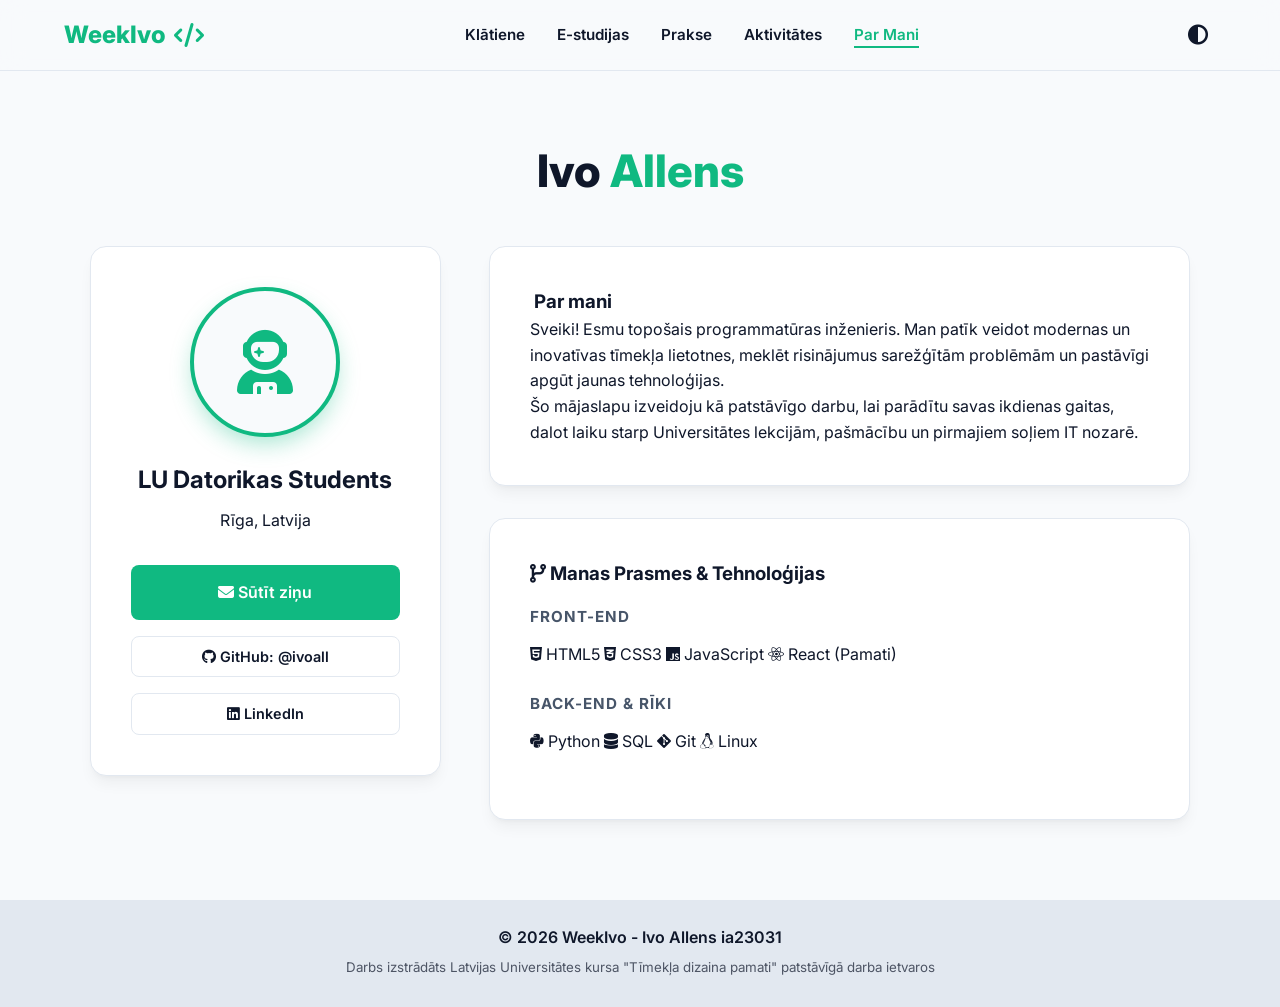
==== par_mani.html @ 1941a866 "initizalize" ====
<!DOCTYPE html>
<html lang="lv">
<head>
    <meta charset="UTF-8">
    <meta name="viewport" content="width=device-width, initial-scale=1.0">
    <title>WeekIvo - Par Mani</title>
    <!-- Google Fonts -->
    <link rel="preconnect" href="https://fonts.googleapis.com">
    <link rel="preconnect" href="https://fonts.gstatic.com" crossorigin>
    <link href="https://fonts.googleapis.com/css2?family=Inter:wght@400;500;600;700;800&display=swap" rel="stylesheet">
    <!-- Font Awesome Ikonas -->
    <link rel="stylesheet" href="https://cdnjs.cloudflare.com/ajax/libs/font-awesome/6.4.0/css/all.min.css">
    <!-- Pielāgoti Stili -->
    <link rel="stylesheet" href="styles.css">
</head>
<body>

    <!-- Lasīšanas Progresa Josla -->
    <div id="scroll-progress"></div>

    <!-- Galvene (Header) & Navigācija -->
    <header>
        <a href="index.html" class="logo">WeekIvo <i class="fa-solid fa-code"></i></a>
        
        <nav class="nav-menu">
            <ul>
                <li><a href="index.html#klatiene">Klātiene</a></li>
                <li><a href="index.html#attalinati">E-studijas</a></li>
                <li><a href="index.html#prakse">Prakse</a></li>
                <li><a href="index.html#arpusstudiju">Aktivitātes</a></li>
                <li><a href="par_mani.html" class="active-nav">Par Mani</a></li>
            </ul>
        </nav>

        <div class="header-actions">
            <button id="theme-toggle" class="theme-switch" aria-label="Pārslēgt tumšo/gaišo režīmu">
                <i class="fa-solid fa-circle-half-stroke"></i>
            </button>
            <button class="mobile-menu-btn" aria-label="Atvērt izvēlni">
                <i class="fa-solid fa-bars"></i>
            </button>
        </div>
    </header>

    <!-- Par Mani saturs -->
    <section class="about-page-section">
        <div class="container">
            <h1 class="section-title text-center">Ivo <span class="highlight">Allens</span></h1>
            
            <div class="about-grid">
                <!-- Kreisā puse: Bilde un pamatinfo -->
                <div class="about-sidebar card reveal">
                    <div class="profile-avatar-large">
                        <i class="fa-solid fa-user-astronaut"></i>
                    </div>
                    <h2>LU Datorikas Students</h2>
                    <p class="text-muted text-center" style="margin-bottom: 2rem;">Rīga, Latvija</p>
                    
                    <div class="contact-links-vertical">
                        <a href="#" class="btn btn-primary"><i class="fa-solid fa-envelope"></i> Sūtīt ziņu</a>
                        <a href="#" class="btn btn-outline"><i class="fa-brands fa-github"></i> GitHub: @ivoall</a>
                        <a href="#" class="btn btn-outline"><i class="fa-brands fa-linkedin"></i> LinkedIn</a>
                    </div>
                </div>

                <!-- Labā puse: Apraksts un prasmes -->
                <div class="about-content">
                    <div class="card reveal mb-4">
                        <h3><i class="fa-solid fa-hand-wave"></i> Par mani</h3>
                        <p>Sveiki! Esmu topošais programmatūras inženieris. Man patīk veidot modernas un inovatīvas tīmekļa lietotnes, meklēt risinājumus sarežģītām problēmām un pastāvīgi apgūt jaunas tehnoloģijas.</p>
                        <p>Šo mājaslapu izveidoju kā patstāvīgo darbu, lai parādītu savas ikdienas gaitas, dalot laiku starp Universitātes lekcijām, pašmācību un pirmajiem soļiem IT nozarē.</p>
                    </div>

                    <div class="card reveal">
                        <h3><i class="fa-solid fa-code-branch"></i> Manas Prasmes & Tehnoloģijas</h3>
                        <div class="skills-showcase mt-2">
                             <div class="skill-category">
                                 <h4>Front-End</h4>
                                 <div class="skills-tags left-align">
                                     <span class="tag"><i class="fa-brands fa-html5"></i> HTML5</span>
                                     <span class="tag"><i class="fa-brands fa-css3-alt"></i> CSS3</span>
                                     <span class="tag"><i class="fa-brands fa-js"></i> JavaScript</span>
                                     <span class="tag"><i class="fa-brands fa-react"></i> React (Pamati)</span>
                                 </div>
                             </div>
                             <div class="skill-category mt-3">
                                 <h4>Back-End & Rīki</h4>
                                 <div class="skills-tags left-align">
                                     <span class="tag"><i class="fa-brands fa-python"></i> Python</span>
                                     <span class="tag"><i class="fa-solid fa-database"></i> SQL</span>
                                     <span class="tag"><i class="fa-brands fa-git-alt"></i> Git</span>
                                     <span class="tag"><i class="fa-brands fa-linux"></i> Linux</span>
                                 </div>
                             </div>
                        </div>
                    </div>
                </div>
            </div>
        </div>
    </section>

    <!-- Footer -->
    <footer>
        <div class="container">
            <p>&copy; 2026 WeekIvo - Ivo Allens ia23031</p>
            <p><small>Darbs izstrādāts Latvijas Universitātes kursa "Tīmekļa dizaina pamati" patstāvīgā darba ietvaros</small></p>
        </div>
    </footer>

    <script src="script.js"></script>
</body>
</html>
---- styles.css ----
* {
    margin: 0;
    padding: 0;
    box-sizing: border-box;
    font-family: 'Inter', system-ui, -apple-system, sans-serif;
}

:root {
    /* Gaišais režīms (Noklusējums) */
    --bg-color: #F8FAFC;
    --text-color: #0F172A;
    --text-muted: #475569;
    --card-bg: #FFFFFF;
    --accent-color: #10B981;
    --accent-hover: #059669;
    --header-bg: rgba(248, 250, 252, 0.85);
    --border-color: #E2E8F0;
    --footer-bg: #E2E8F0;
    /* Kontrastējošs kājenes fons */
}

[data-theme="dark"] {
    /* Tumšais režīms */
    --bg-color: #0F172A;
    --text-color: #F8FAFC;
    --text-muted: #94A3B8;
    --card-bg: #1E293B;
    --accent-color: #34D399;
    --accent-hover: #10B981;
    --header-bg: rgba(15, 23, 42, 0.85);
    --border-color: #334155;
    --footer-bg: #020617;
    /* Ļoti izteikts tumšs fons kājenei */
}

body {
    background-color: var(--bg-color);
    color: var(--text-color);
    line-height: 1.6;
    transition: background-color 0.3s ease, color 0.3s ease;
    overflow-x: hidden;
}

/* Lasīšanas Progresa Josla */
#scroll-progress {
    position: fixed;
    top: 0;
    left: 0;
    width: 0%;
    height: 4px;
    background-color: var(--accent-color);
    z-index: 2000;
}

/* Navigācija & Galvene */
header {
    position: fixed;
    top: 0;
    width: 100%;
    padding: 1rem 5%;
    display: flex;
    justify-content: space-between;
    align-items: center;
    background-color: var(--header-bg);
    backdrop-filter: blur(12px);
    -webkit-backdrop-filter: blur(12px);
    z-index: 1000;
    border-bottom: 1px solid var(--border-color);
    transition: background-color 0.3s ease, border-color 0.3s ease;
}

.logo {
    font-size: 1.5rem;
    font-weight: 800;
    color: var(--accent-color);
    text-decoration: none;
    display: flex;
    align-items: center;
    gap: 0.5rem;
}

nav ul {
    list-style: none;
    display: flex;
    gap: 2rem;
}

nav a {
    text-decoration: none;
    color: var(--text-color);
    font-weight: 600;
    font-size: 0.95rem;
    transition: color 0.3s ease;
    position: relative;
}

nav a::after {
    content: '';
    position: absolute;
    width: 0;
    height: 2px;
    bottom: -4px;
    left: 0;
    background-color: var(--accent-color);
    transition: width 0.3s ease;
}

nav a:hover {
    color: var(--accent-color);
}

nav a:hover::after {
    width: 100%;
}

.header-actions {
    display: flex;
    align-items: center;
    gap: 1rem;
}

/* Mobile Hamburger Menu */
.mobile-menu-btn {
    display: none;
    background: none;
    border: none;
    color: var(--text-color);
    font-size: 1.5rem;
    cursor: pointer;
    transition: color 0.3s ease;
}

.mobile-menu-btn:hover {
    color: var(--accent-color);
}

/* Dark Mode Slēdzis */
.theme-switch {
    background: none;
    border: none;
    cursor: pointer;
    font-size: 1.25rem;
    color: var(--text-color);
    display: flex;
    align-items: center;
    justify-content: center;
    padding: 0.5rem;
    border-radius: 50%;
    transition: background-color 0.3s ease, color 0.3s ease, transform 0.2s;
}

.theme-switch:hover {
    background-color: var(--border-color);
    color: var(--accent-color);
    transform: rotate(15deg);
}

/* Pamata izkārtojums sadaļām */
section {
    min-height: 100vh;
    padding: 7rem 5% 4rem;
    /* Atstarpe augšā lai header neaizsegtu saturu */
    display: flex;
    justify-content: center;
    align-items: center;
}

.container {
    max-width: 1100px;
    margin: 0 auto;
    width: 100%;
}

.section-title {
    font-size: 2.8rem;
    font-weight: 800;
    margin-bottom: 3rem;
    color: var(--text-color);
    line-height: 1.2;
}

.section-title.text-right {
    text-align: right;
}

.section-title .highlight {
    color: var(--accent-color);
}

.text-center {
    text-align: center;
}

/* Kartītes stils */
.card {
    background-color: var(--card-bg);
    border: 1px solid var(--border-color);
    border-radius: 16px;
    padding: 2.5rem;
    box-shadow: 0 10px 15px -3px rgba(0, 0, 0, 0.05), 0 4px 6px -4px rgba(0, 0, 0, 0.05);
    transition: transform 0.3s ease, background-color 0.3s ease, border-color 0.3s ease, box-shadow 0.3s;
}

.card:hover {
    transform: translateY(-8px);
    box-shadow: 0 20px 25px -5px rgba(0, 0, 0, 0.1), 0 8px 10px -6px rgba(0, 0, 0, 0.05);
}

.card.no-tilt-hover:hover {
    transform: none;
    /* Izslēdz noklusēto hover un ļauj JS kontrolēt JS Tilt */
}

[data-theme="dark"] .card {
    box-shadow: 0 10px 15px -3px rgba(0, 0, 0, 0.3);
}

/* Pogas */
.btn {
    display: inline-block;
    padding: 0.8rem 1.8rem;
    text-decoration: none;
    border-radius: 8px;
    font-weight: 600;
    font-size: 1rem;
    transition: all 0.2s ease;
    cursor: pointer;
    border: 2px solid transparent;
    /* Nodrošina 1:1 izmērus ar pogām, kurām ir outline */
}

.btn-primary {
    background-color: var(--accent-color);
    color: #fff;
}

.btn-primary:hover {
    background-color: var(--accent-hover);
    transform: translateY(-2px);
    box-shadow: 0 4px 12px rgba(16, 185, 129, 0.3);
}

[data-theme="dark"] .btn-primary {
    color: #0F172A;
    /* Lai teksts būtu lasāms pret spilgti zaļo */
}

.btn-secondary {
    background-color: transparent;
    color: var(--text-color);
    border: 2px solid var(--border-color);
}

.btn-secondary:hover {
    border-color: var(--accent-color);
    color: var(--accent-color);
}

.btn-outline {
    background-color: transparent;
    border: 1px solid var(--border-color);
    color: var(--text-color);
    padding: 0.5rem 1rem;
    font-size: 0.9rem;
}

.btn-outline:hover {
    border-color: var(--accent-color);
    color: var(--accent-color);
}

/* WCAG Piekļūstamība Outline un Secondary pogām tumšajā režīmā - vienmēr izgaismotas */
[data-theme="dark"] .btn-secondary,
[data-theme="dark"] .btn-outline {
    border-color: #F8FAFC;
    color: #F8FAFC;
    font-weight: 700;
}

[data-theme="dark"] .btn-secondary:hover,
[data-theme="dark"] .btn-outline:hover {
    border-color: var(--accent-color);
    color: var(--accent-color);
}

/* 1. Hero / Sākums - V2 Uzlabots */
.hero-section {
    position: relative;
    padding-top: 10rem;
    align-items: center;
    /* Centrē saturu vertikāli uz fona */
    background-image: url('hero_bg.png');
    /* Ģenerētais fons */
    background-size: cover;
    background-position: center;
    background-attachment: fixed;
    /* Parallax efekts */
}

/* Tumšs pārklājums hero sekcijai lai teksts izceļas abos režīmos */
.hero-section::before {
    content: '';
    position: absolute;
    top: 0;
    left: 0;
    right: 0;
    bottom: 0;
    background: linear-gradient(135deg, rgba(15, 23, 42, 0.9) 0%, rgba(15, 23, 42, 0.6) 100%);
    z-index: 1;
}

[data-theme="dark"] .hero-section::before {
    background: linear-gradient(135deg, rgba(15, 23, 42, 0.95) 0%, rgba(15, 23, 42, 0.8) 100%);
}

.hero-content {
    position: relative;
    z-index: 2;
    /* Virs pārklājuma */
    text-align: center;
    /* Centrēt the hero text */
    display: flex;
    flex-direction: column;
    align-items: center;
}

.hero-text-area h1 {
    font-size: 4.5rem;
    font-weight: 800;
    line-height: 1.1;
    margin-bottom: 1.5rem;
    color: #F8FAFC;
    /* Vienmēr gaišs teksts uz tumšā hero fona */
    text-shadow: 0 4px 10px rgba(0, 0, 0, 0.5);
}

.hero-text-area h1 .highlight {
    color: var(--accent-color);
}

.hero-text-area p {
    font-size: 1.25rem;
    color: #cbd5e1;
    /* Gaiši pelēks uz tumšā fona */
    max-width: 650px;
    margin: 0 auto 2.5rem auto;
    /* Centrē P elementu */
}

.hero-buttons {
    display: flex;
    gap: 1.5rem;
    justify-content: center;
    margin-top: 1rem;
}

/* Specifiski stingri WCAG stili sekundārajai pogai tieši Hero sekcijā (Tumšs fons abos režīmos) */
.hero-section .btn-secondary {
    border: 2px solid #FFFFFF !important;
    color: #FFFFFF !important;
    background-color: rgba(255, 255, 255, 0.15) !important;
    font-weight: 600 !important;
    /* Salīdzinoši ar primary fogu, vienāds biezums */
    text-shadow: 0 2px 4px rgba(0, 0, 0, 0.9);
}

.hero-section .btn-secondary:hover {
    background-color: #FFFFFF !important;
    color: #0F172A !important;
    box-shadow: 0 0 20px rgba(255, 255, 255, 0.5) !important;
    text-shadow: none;
}

/* Sākuma Canvas Kurora Efekts */
#hero-canvas {
    position: absolute;
    top: 0;
    left: 0;
    width: 100%;
    height: 100%;
    z-index: 2;
    /* Zem teksta (z-index 3), virs background overlay (z-index 1) */
    pointer-events: none;
    /* Ļauj klikšķināt cauri kanvam uz teksta/pogām */
}

.hero-content {
    z-index: 3;
    /* Pārrakstām virs canvas un overlay */
}

/* ZIG-ZAG satura izkārtojums */
.content-wrapper {
    display: grid;
    grid-template-columns: 1fr 1fr;
    gap: 4rem;
    align-items: center;
}

.text-block h3 {
    font-size: 1.5rem;
    margin-bottom: 1rem;
    color: var(--accent-color);
}

.text-block p {
    color: var(--text-muted);
    margin-bottom: 1.5rem;
}

.text-block ul {
    list-style: none;
}

.text-block li {
    margin-bottom: 0.8rem;
    display: flex;
    align-items: flex-start;
    gap: 1rem;
}

.text-block li i {
    color: var(--accent-color);
    margin-top: 0.3rem;
    font-size: 1.2rem;
}

/* 5. Ārpusstudiju Aktivitātes (GRID Izkārtojums - 3 Kolonas) */
.activities-grid {
    display: grid;
    grid-template-columns: repeat(3, 1fr);
    gap: 2rem;
}

.activities-grid .card {
    display: flex;
    flex-direction: column;
    align-items: center;
    padding: 3rem 2rem;
}

.grid-icon {
    width: 80px;
    height: 80px;
    background-color: var(--bg-color);
    border-radius: 50%;
    display: flex;
    align-items: center;
    justify-content: center;
    margin-bottom: 1.5rem;
    font-size: 2.5rem;
    color: var(--accent-color);
    border: 3px solid var(--accent-color);
    transition: transform 0.4s ease, box-shadow 0.4s ease;
}

.activities-grid .card:hover .grid-icon {
    transform: translateY(-5px) scale(1.1);
    box-shadow: 0 10px 20px -5px rgba(16, 185, 129, 0.4);
}

.activities-grid h3 {
    margin-bottom: 1rem;
    font-size: 1.35rem;
}

/* Attēlu / vizuāļu ietvari */
.visual-placeholder {
    width: 100%;
    aspect-ratio: 4/3;
    border-radius: 16px;
    overflow: hidden;
    /* Lai attēls neiziet ārpus rāmja (border-radius) */
    box-shadow: 0 10px 25px -5px rgba(0, 0, 0, 0.1), 0 8px 10px -6px rgba(0, 0, 0, 0.1);
}

[data-theme="dark"] .visual-placeholder {
    box-shadow: 0 10px 25px -5px rgba(0, 0, 0, 0.4);
}

.section-image {
    width: 100%;
    height: 100%;
    object-fit: cover;
    transition: transform 0.5s ease;
}

/* Hover Zoom efekts visiem ģenerētajiem attēliem */
.visual-placeholder:hover .section-image {
    transform: scale(1.05);
}

/* Par Mani Lapa (par_mani.html) */
.about-page-section {
    padding-top: 8rem;
}

.about-grid {
    display: grid;
    grid-template-columns: 1fr 2fr;
    gap: 3rem;
    align-items: start;
}

.profile-avatar-large {
    width: 150px;
    height: 150px;
    background-color: var(--bg-color);
    border-radius: 50%;
    display: flex;
    align-items: center;
    justify-content: center;
    margin: 0 auto 1.5rem;
    font-size: 4rem;
    color: var(--accent-color);
    border: 4px solid var(--accent-color);
    box-shadow: 0 10px 25px -5px rgba(16, 185, 129, 0.4);
}

.about-sidebar h2 {
    text-align: center;
    font-size: 1.5rem;
    color: var(--text-color);
    margin-bottom: 0.5rem;
}

.contact-links-vertical {
    display: flex;
    flex-direction: column;
    gap: 1rem;
    width: 100%;
}

.contact-links-vertical .btn {
    width: 100%;
    text-align: center;
}

.skills-showcase .skill-category {
    margin-bottom: 1.5rem;
}

.skill-category h4 {
    margin-bottom: 0.8rem;
    color: var(--text-muted);
    font-size: 0.95rem;
    text-transform: uppercase;
    letter-spacing: 1px;
}

.skills-tags.left-align {
    justify-content: flex-start;
}

nav a.active-nav {
    color: var(--accent-color);
}

nav a.active-nav::after {
    width: 100%;
}

.mt-2 {
    margin-top: 1rem;
}

.mt-3 {
    margin-top: 1.5rem;
}

.mb-4 {
    margin-bottom: 2rem;
}

/* -------------------------------
   SCROLL REVEAL ANIMĀCIJAS
--------------------------------*/
.reveal {
    opacity: 0;
    transform: translateY(40px);
    transition: all 0.8s cubic-bezier(0.5, 0, 0, 1);
}

.reveal.active {
    opacity: 1;
    transform: translateY(0);
}


/* Footer */
footer {
    text-align: center;
    padding: 1.5rem 0;
    border-top: 1px solid var(--border-color);
    color: var(--text-color);
    background-color: var(--footer-bg);
}

footer p {
    font-weight: 600;
    margin-bottom: 0.2rem;
}

footer small {
    opacity: 0.7;
    font-weight: 400;
}

/* Responsīvība (Mobile & Tablet) */
@media (max-width: 1024px) {
    .activities-grid {
        grid-template-columns: repeat(2, 1fr);
    }
}

@media (max-width: 900px) {

    .content-wrapper,
    .about-grid {
        grid-template-columns: 1fr;
        gap: 3rem;
    }

    .zig-zag.reverse .content-wrapper,
    .zig-zag .content-wrapper {
        display: flex;
        flex-direction: column-reverse;
    }

    .section-title.text-right {
        text-align: left;
    }
}

@media (max-width: 768px) {
    .activities-grid {
        grid-template-columns: 1fr;
        /* Mobilajā 1 kolonna */
    }

    .mobile-menu-btn {
        display: block;
        /* Rāda hamburger ikonu */
    }

    .nav-menu {
        position: absolute;
        top: 100%;
        left: 0;
        width: 100%;
        background-color: var(--header-bg);
        border-bottom: 1px solid var(--border-color);
        padding: 1.5rem 0;
        clip-path: polygon(0 0, 100% 0, 100% 0, 0 0);
        /* Aizvērts ar animāciju */
        transition: clip-path 0.4s ease;
    }

    .nav-menu.active {
        clip-path: polygon(0 0, 100% 0, 100% 100%, 0 100%);
        /* Atvērts */
    }

    nav ul {
        flex-direction: column;
        align-items: center;
        gap: 1.2rem;
    }

    .hero-text-area h1 {
        font-size: 2.8rem;
    }

    .section-title {
        font-size: 2.2rem;
    }
}

/* 7. Mini Spēle "Bug Catcher" */
.mini-game-container {
    margin-top: 4rem;
    padding: 2.5rem;
}

.mini-game-header {
    margin-bottom: 2rem;
}

/* 8. Dinamiskais Nedēļas Grafiks */
.timetable-container {
    margin-top: 5rem;
    background-color: var(--card-bg);
    border-radius: 12px;
    padding: 2.5rem;
    box-shadow: 0 15px 30px -5px rgba(0, 0, 0, 0.1);
    transition: background-color 0.3s ease;
}
.timetable-header {
    text-align: center;
    margin-bottom: 2rem;
}
.timetable-header h3 {
    font-size: 2rem;
    color: var(--text-color);
    margin-bottom: 1rem;
}
.day-filters {
    display: flex;
    justify-content: center;
    flex-wrap: wrap;
    gap: 0.8rem;
}
.day-btn {
    background-color: transparent;
    border: 2px solid var(--border-color);
    color: var(--text-color);
    padding: 0.6rem 1.4rem;
    border-radius: 30px;
    cursor: pointer;
    font-weight: 600;
    transition: all 0.3s ease;
}
.day-btn:hover, .day-btn.active {
    background-color: var(--accent-color);
    color: #0F172A !important;
    border-color: var(--accent-color);
}
.timetable-content {
    min-height: 250px;
    transition: opacity 0.3s ease;
}
.schedule-item {
    display: flex;
    flex-direction: column;
    padding: 1.2rem;
    border-left: 5px solid var(--accent-color);
    background-color: var(--bg-color);
    margin-bottom: 1rem;
    border-radius: 0 8px 8px 0;
    animation: slideInTimetable 0.4s ease-out forwards;
    opacity: 0;
}
@media (min-width: 768px) {
    .schedule-item {
        flex-direction: row;
        align-items: center;
        justify-content: space-between;
    }
}
.schedule-time {
    font-weight: 800;
    color: var(--accent-color);
    min-width: 140px;
    font-size: 1.1rem;
    margin-bottom: 0.5rem;
}
@media (min-width: 768px) { .schedule-time { margin-bottom: 0; } }

.schedule-details {
    flex-grow: 1;
}
.schedule-details h4 {
    margin: 0;
    font-size: 1.25rem;
    color: var(--text-color);
}
.schedule-meta {
    font-size: 0.95rem;
    color: var(--text-muted);
    margin-top: 0.3rem;
}
.schedule-location {
    font-weight: 700;
    color: var(--accent-color);
    background-color: rgba(16, 185, 129, 0.1);
    padding: 0.3rem 0.8rem;
    border-radius: 6px;
    font-size: 0.9rem;
    margin-top: 0.5rem;
    display: inline-block;
}
@media (min-width: 768px) { .schedule-location { margin-top: 0; text-align: right; } }

@keyframes slideInTimetable {
    from { opacity: 0; transform: translateX(-20px); }
    to { opacity: 1; transform: translateX(0); }
}

.mini-game-header h3 {
    font-size: 1.8rem;
    color: var(--text-color);
    margin-bottom: 0.5rem;
}

.mini-game-board {
    position: relative;
    width: 100%;
    height: 350px;
    background-color: #020617;
    /* Vienmēr izskatās kā tumšs koda terminālis */
    border-radius: 12px;
    overflow: hidden;
    cursor: crosshair;
    box-shadow: inset 0 0 25px rgba(0, 0, 0, 0.8);
}

.game-overlay {
    position: absolute;
    top: 0;
    left: 0;
    right: 0;
    bottom: 0;
    background-color: rgba(15, 23, 42, 0.85);
    /* Caurspīdīgi tumšs */
    display: flex;
    flex-direction: column;
    justify-content: center;
    align-items: center;
    z-index: 10;
}

.score-display {
    position: absolute;
    top: 1rem;
    left: 1.5rem;
    color: #34D399;
    /* Zaļš indikators terminālī */
    font-family: 'Courier New', Courier, monospace;
    font-size: 1.4rem;
    font-weight: bold;
    z-index: 5;
}

.bug-icon {
    position: absolute;
    color: #EF4444;
    /* Sarkana Error kļūda */
    font-size: 2.5rem;
    cursor: crosshair;
    transition: transform 0.1s;
    user-select: none;
    animation: spawnPop 0.3s ease-out;
}

.bug-icon:active {
    transform: scale(0.7);
}

@keyframes spawnPop {
    0% {
        transform: scale(0);
        opacity: 0;
    }

    80% {
        transform: scale(1.2);
        opacity: 1;
    }

    100% {
        transform: scale(1);
        opacity: 1;
    }
}
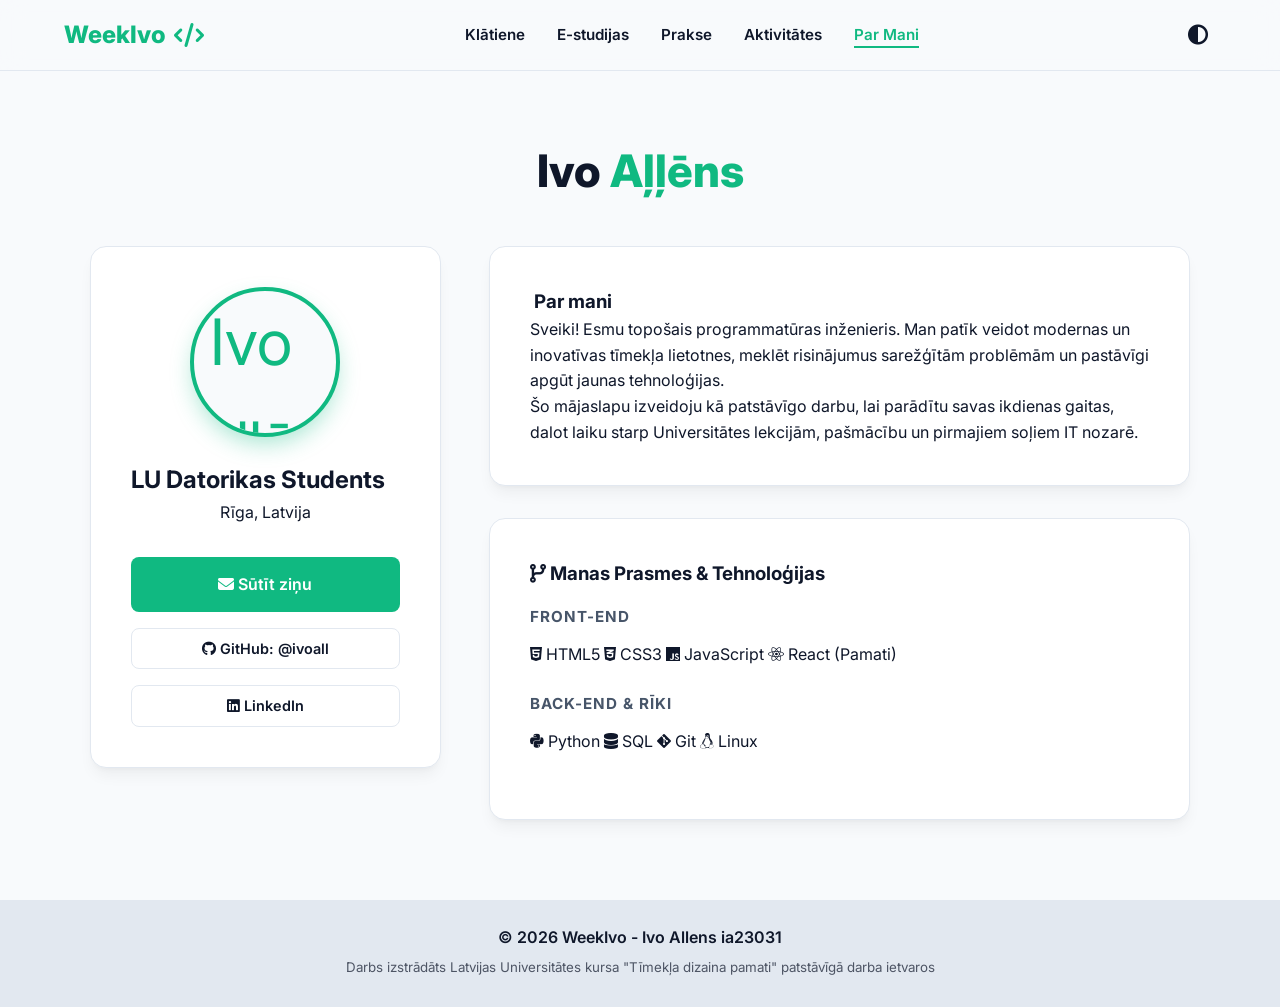
==== commit c743d647: "Bilžu izmaiņas" ====
--- a/par_mani.html
+++ b/par_mani.html
@@ -45,13 +45,13 @@
     <!-- Par Mani saturs -->
     <section class="about-page-section">
         <div class="container">
-            <h1 class="section-title text-center">Ivo <span class="highlight">Allens</span></h1>
+            <h1 class="section-title text-center">Ivo <span class="highlight">Aļļēns</span></h1>
             
             <div class="about-grid">
                 <!-- Kreisā puse: Bilde un pamatinfo -->
-                <div class="about-sidebar card reveal">
+                <div class="profile-sidebar card reveal">
                     <div class="profile-avatar-large">
-                        <i class="fa-solid fa-user-astronaut"></i>
+                        <img src="assets/ivo1.jpg" alt="Ivo Aļļēns profilattēls" class="profile-image">
                     </div>
                     <h2>LU Datorikas Students</h2>
                     <p class="text-muted text-center" style="margin-bottom: 2rem;">Rīga, Latvija</p>
--- a/styles.css
+++ b/styles.css
@@ -283,34 +283,42 @@
     color: var(--accent-color);
 }
 
-/* 1. Hero / Sākums - V2 Uzlabots */
+/* 1. Hero / Sākums - V2 Uzlabots (Ar peldošām ikonām) */
 .hero-section {
     position: relative;
     padding-top: 10rem;
     align-items: center;
-    /* Centrē saturu vertikāli uz fona */
-    background-image: url('hero_bg.png');
-    /* Ģenerētais fons */
-    background-size: cover;
-    background-position: center;
-    background-attachment: fixed;
-    /* Parallax efekts */
-}
-
-/* Tumšs pārklājums hero sekcijai lai teksts izceļas abos režīmos */
-.hero-section::before {
-    content: '';
+    background: linear-gradient(135deg, #0f172a 0%, #1e293b 100%);
+    overflow: hidden;
+}
+
+[data-theme="dark"] .hero-section {
+    background: linear-gradient(135deg, #020617 0%, #0f172a 100%);
+}
+
+.floating-icons {
     position: absolute;
     top: 0;
     left: 0;
-    right: 0;
-    bottom: 0;
-    background: linear-gradient(135deg, rgba(15, 23, 42, 0.9) 0%, rgba(15, 23, 42, 0.6) 100%);
+    width: 100%;
+    height: 100%;
     z-index: 1;
-}
-
-[data-theme="dark"] .hero-section::before {
-    background: linear-gradient(135deg, rgba(15, 23, 42, 0.95) 0%, rgba(15, 23, 42, 0.8) 100%);
+    pointer-events: none;
+    overflow: hidden;
+}
+
+.float-icon {
+    position: absolute;
+    color: var(--accent-color);
+    opacity: 0.15;
+    animation: floatIcon 15s infinite linear;
+}
+
+@keyframes floatIcon {
+    0% { transform: translateY(110vh) rotate(0deg); opacity: 0; }
+    10% { opacity: 0.15; }
+    90% { opacity: 0.15; }
+    100% { transform: translateY(-20vh) rotate(360deg); opacity: 0; }
 }
 
 .hero-content {
@@ -515,6 +523,13 @@
     color: var(--accent-color);
     border: 4px solid var(--accent-color);
     box-shadow: 0 10px 25px -5px rgba(16, 185, 129, 0.4);
+}
+
+.profile-image {
+    width: 100%;
+    height: 100%;
+    object-fit: cover;
+    border-radius: 50%;
 }
 
 .about-sidebar h2 {
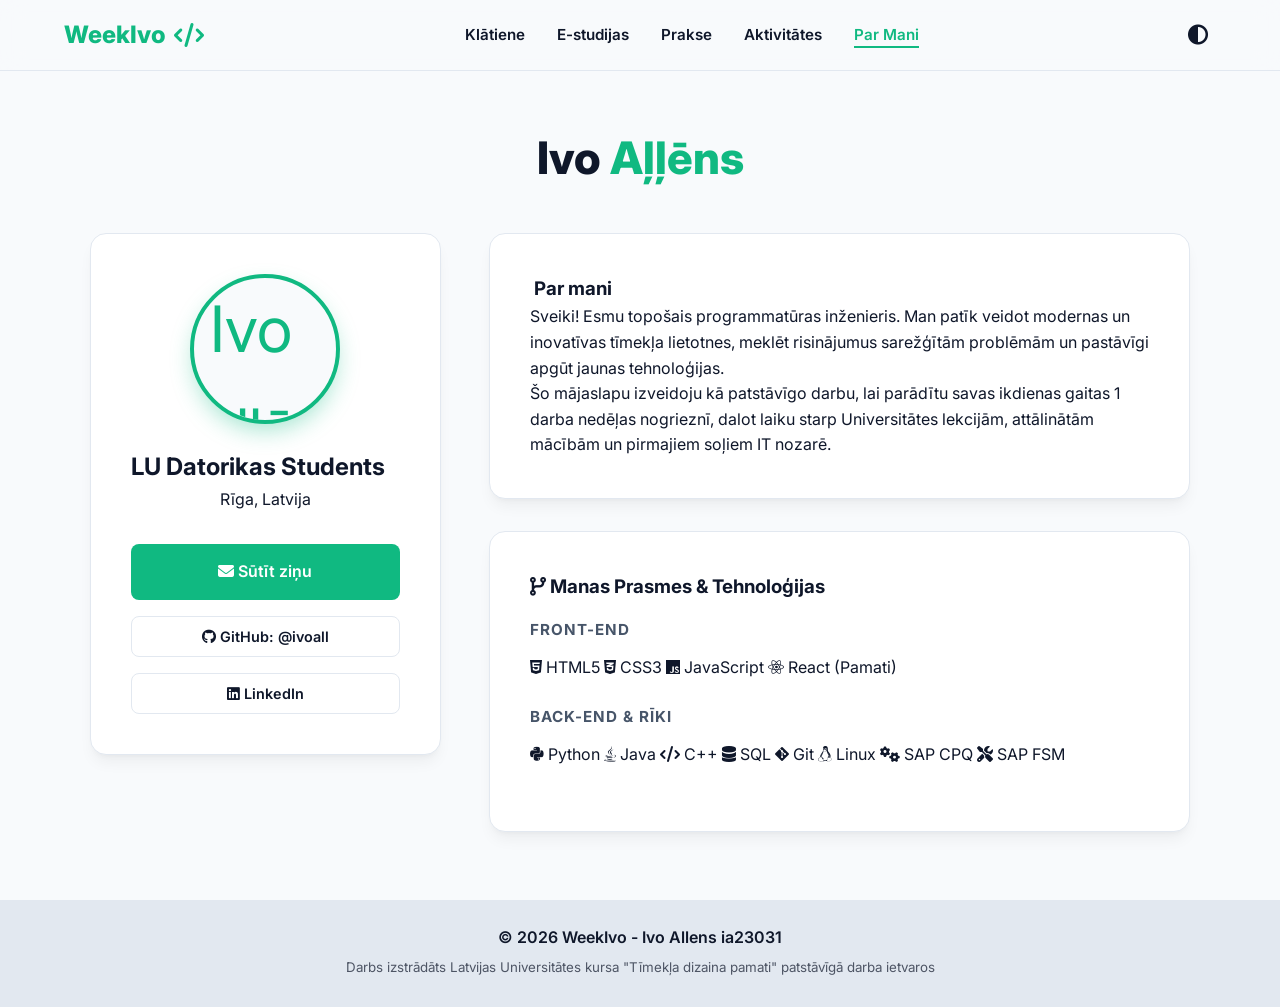
==== commit 2a5586bd: "teksti un bildes sakārtotas" ====
--- a/par_mani.html
+++ b/par_mani.html
@@ -68,7 +68,7 @@
                     <div class="card reveal mb-4">
                         <h3><i class="fa-solid fa-hand-wave"></i> Par mani</h3>
                         <p>Sveiki! Esmu topošais programmatūras inženieris. Man patīk veidot modernas un inovatīvas tīmekļa lietotnes, meklēt risinājumus sarežģītām problēmām un pastāvīgi apgūt jaunas tehnoloģijas.</p>
-                        <p>Šo mājaslapu izveidoju kā patstāvīgo darbu, lai parādītu savas ikdienas gaitas, dalot laiku starp Universitātes lekcijām, pašmācību un pirmajiem soļiem IT nozarē.</p>
+                        <p>Šo mājaslapu izveidoju kā patstāvīgo darbu, lai parādītu savas ikdienas gaitas 1 darba nedēļas nogrieznī, dalot laiku starp Universitātes lekcijām, attālinātām mācībām un pirmajiem soļiem IT nozarē.</p>
                     </div>
 
                     <div class="card reveal">
@@ -87,9 +87,13 @@
                                  <h4>Back-End & Rīki</h4>
                                  <div class="skills-tags left-align">
                                      <span class="tag"><i class="fa-brands fa-python"></i> Python</span>
+                                     <span class="tag"><i class="fa-brands fa-java"></i> Java</span>
+                                     <span class="tag"><i class="fa-solid fa-code"></i> C++</span>
                                      <span class="tag"><i class="fa-solid fa-database"></i> SQL</span>
                                      <span class="tag"><i class="fa-brands fa-git-alt"></i> Git</span>
                                      <span class="tag"><i class="fa-brands fa-linux"></i> Linux</span>
+                                     <span class="tag"><i class="fa-solid fa-cogs"></i> SAP CPQ</span>
+                                     <span class="tag"><i class="fa-solid fa-tools"></i> SAP FSM</span>
                                  </div>
                              </div>
                         </div>
--- a/styles.css
+++ b/styles.css
@@ -699,6 +699,11 @@
 
 .mini-game-header {
     margin-bottom: 2rem;
+    text-align: left;
+}
+
+.mini-game-header p {
+    text-align: left;
 }
 
 /* 8. Dinamiskais Nedēļas Grafiks */
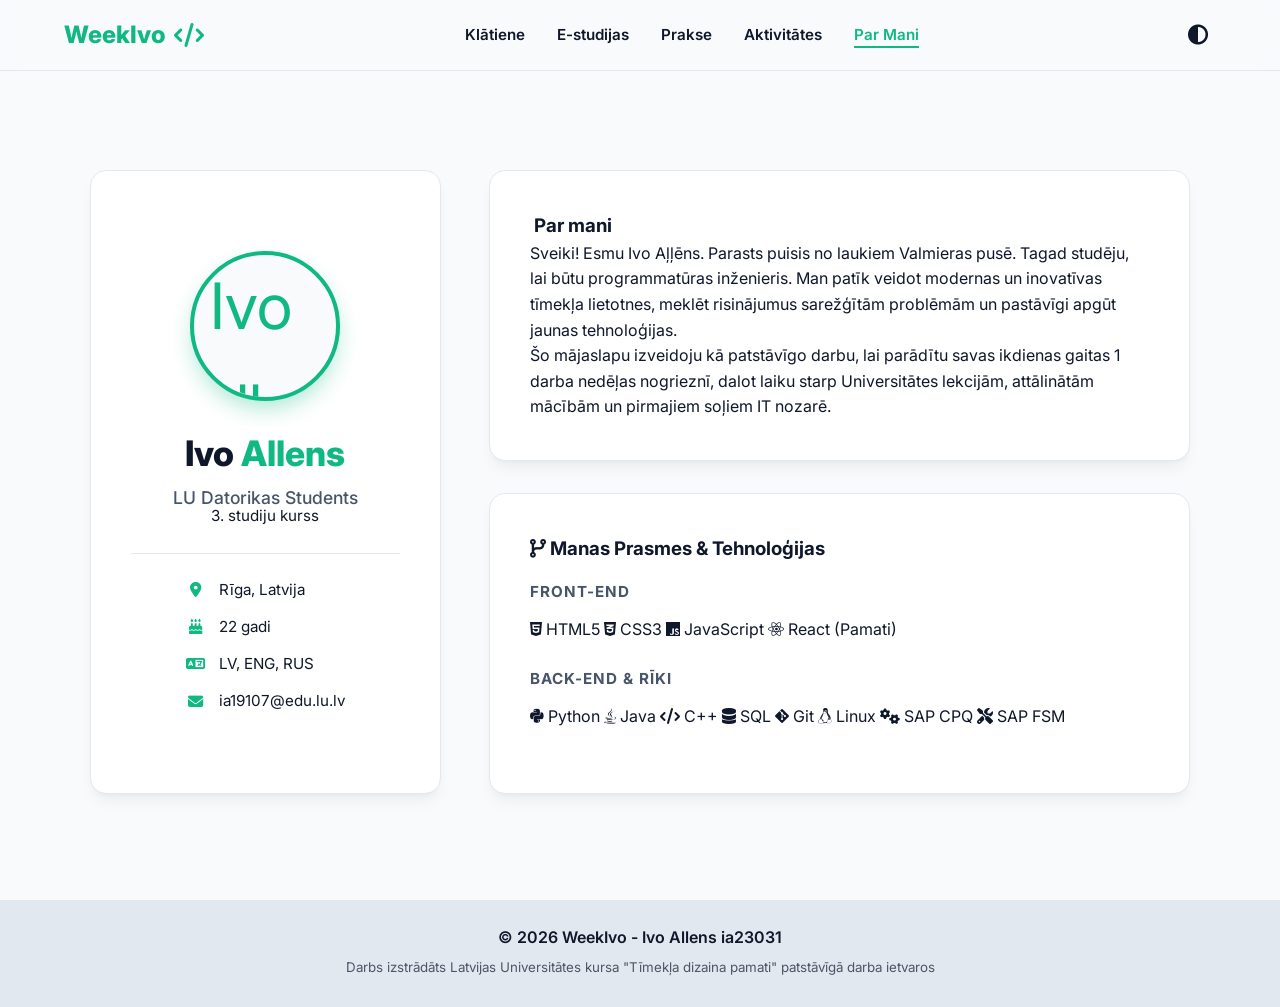
==== commit c426c8d0: "Viss gatavs! pamata versija" ====
--- a/par_mani.html
+++ b/par_mani.html
@@ -45,29 +45,30 @@
     <!-- Par Mani saturs -->
     <section class="about-page-section">
         <div class="container">
-            <h1 class="section-title text-center">Ivo <span class="highlight">Aļļēns</span></h1>
-            
             <div class="about-grid">
                 <!-- Kreisā puse: Bilde un pamatinfo -->
                 <div class="profile-sidebar card reveal">
                     <div class="profile-avatar-large">
-                        <img src="assets/ivo1.jpg" alt="Ivo Aļļēns profilattēls" class="profile-image">
+                        <img src="assets/ivo.jpg" alt="Ivo Allens profilattēls" class="profile-image">
                     </div>
-                    <h2>LU Datorikas Students</h2>
-                    <p class="text-muted text-center" style="margin-bottom: 2rem;">Rīga, Latvija</p>
+                    <h1 class="profile-name">Ivo <span class="highlight">Allens</span></h1>
+                    <h2 class="profile-title">LU Datorikas Students</h2>
+                    <p class="text-muted text-center" style="font-size: 0.95rem; margin-top: -0.5rem; margin-bottom: 0;">3. studiju kurss</p>
                     
-                    <div class="contact-links-vertical">
-                        <a href="#" class="btn btn-primary"><i class="fa-solid fa-envelope"></i> Sūtīt ziņu</a>
-                        <a href="#" class="btn btn-outline"><i class="fa-brands fa-github"></i> GitHub: @ivoall</a>
-                        <a href="#" class="btn btn-outline"><i class="fa-brands fa-linkedin"></i> LinkedIn</a>
+                    <div class="profile-details mt-3">
+                        <p><i class="fa-solid fa-location-dot"></i> Rīga, Latvija</p>
+                        <p><i class="fa-solid fa-cake-candles"></i> 22 gadi</p>
+                        <p><i class="fa-solid fa-language"></i> LV, ENG, RUS</p>
+                        <p><i class="fa-solid fa-envelope"></i> ia19107@edu.lu.lv</p>
                     </div>
+                    
                 </div>
 
                 <!-- Labā puse: Apraksts un prasmes -->
                 <div class="about-content">
                     <div class="card reveal mb-4">
                         <h3><i class="fa-solid fa-hand-wave"></i> Par mani</h3>
-                        <p>Sveiki! Esmu topošais programmatūras inženieris. Man patīk veidot modernas un inovatīvas tīmekļa lietotnes, meklēt risinājumus sarežģītām problēmām un pastāvīgi apgūt jaunas tehnoloģijas.</p>
+                        <p>Sveiki! Esmu Ivo Aļļēns. Parasts puisis no laukiem Valmieras pusē. Tagad studēju, lai būtu programmatūras inženieris. Man patīk veidot modernas un inovatīvas tīmekļa lietotnes, meklēt risinājumus sarežģītām problēmām un pastāvīgi apgūt jaunas tehnoloģijas.</p>
                         <p>Šo mājaslapu izveidoju kā patstāvīgo darbu, lai parādītu savas ikdienas gaitas 1 darba nedēļas nogrieznī, dalot laiku starp Universitātes lekcijām, attālinātām mācībām un pirmajiem soļiem IT nozarē.</p>
                     </div>
 
--- a/styles.css
+++ b/styles.css
@@ -402,7 +402,31 @@
     display: grid;
     grid-template-columns: 1fr 1fr;
     gap: 4rem;
-    align-items: center;
+    align-items: stretch; /* Stretch children to equal row height */
+}
+
+/* Make the two columns fill the row height so image and text match */
+.content-wrapper > .text-block,
+.content-wrapper > .visual-placeholder {
+    height: 100%;
+    display: flex;
+    flex-direction: column;
+}
+
+/* On wider screens, let the visual placeholder and its image fill the full height.
+   Keep the original aspect ratio behaviour on small screens. */
+@media (min-width: 900px) {
+    .content-wrapper > .visual-placeholder {
+        aspect-ratio: auto;
+        height: 100%;
+    }
+
+    .content-wrapper > .visual-placeholder .section-image,
+    .content-wrapper > .visual-placeholder .profile-image {
+        width: 100%;
+        height: 100%;
+        object-fit: cover;
+    }
 }
 
 .text-block h3 {
@@ -507,7 +531,14 @@
     display: grid;
     grid-template-columns: 1fr 2fr;
     gap: 3rem;
-    align-items: start;
+    align-items: stretch; /* Tagad abi grid elementi būs vienāda augstuma */
+}
+
+.profile-sidebar {
+    height: 100%;
+    display: flex;
+    flex-direction: column;
+    justify-content: center; /* Iecentrē saturu vertikāli pa vidu garajā rāmī */
 }
 
 .profile-avatar-large {
@@ -532,11 +563,47 @@
     border-radius: 50%;
 }
 
-.about-sidebar h2 {
+.profile-name {
     text-align: center;
-    font-size: 1.5rem;
-    color: var(--text-color);
-    margin-bottom: 0.5rem;
+    font-size: 2.2rem;
+    font-weight: 800;
+    margin-bottom: 0.2rem;
+    color: var(--text-color);
+}
+
+.profile-name .highlight {
+    color: var(--accent-color);
+}
+
+.profile-title {
+    text-align: center;
+    font-size: 1.1rem;
+    color: var(--text-muted);
+    font-weight: 500;
+}
+
+.profile-details {
+    display: grid;
+    grid-template-columns: max-content;
+    justify-content: center;
+    gap: 0.8rem;
+    border-top: 1px solid var(--border-color);
+    padding-top: 1.5rem;
+}
+
+.profile-details p {
+    margin: 0;
+    color: var(--text-color);
+    font-size: 0.95rem;
+    display: flex;
+    align-items: center;
+    gap: 0.8rem;
+}
+
+.profile-details i {
+    color: var(--accent-color);
+    width: 20px;
+    text-align: center;
 }
 
 .contact-links-vertical {
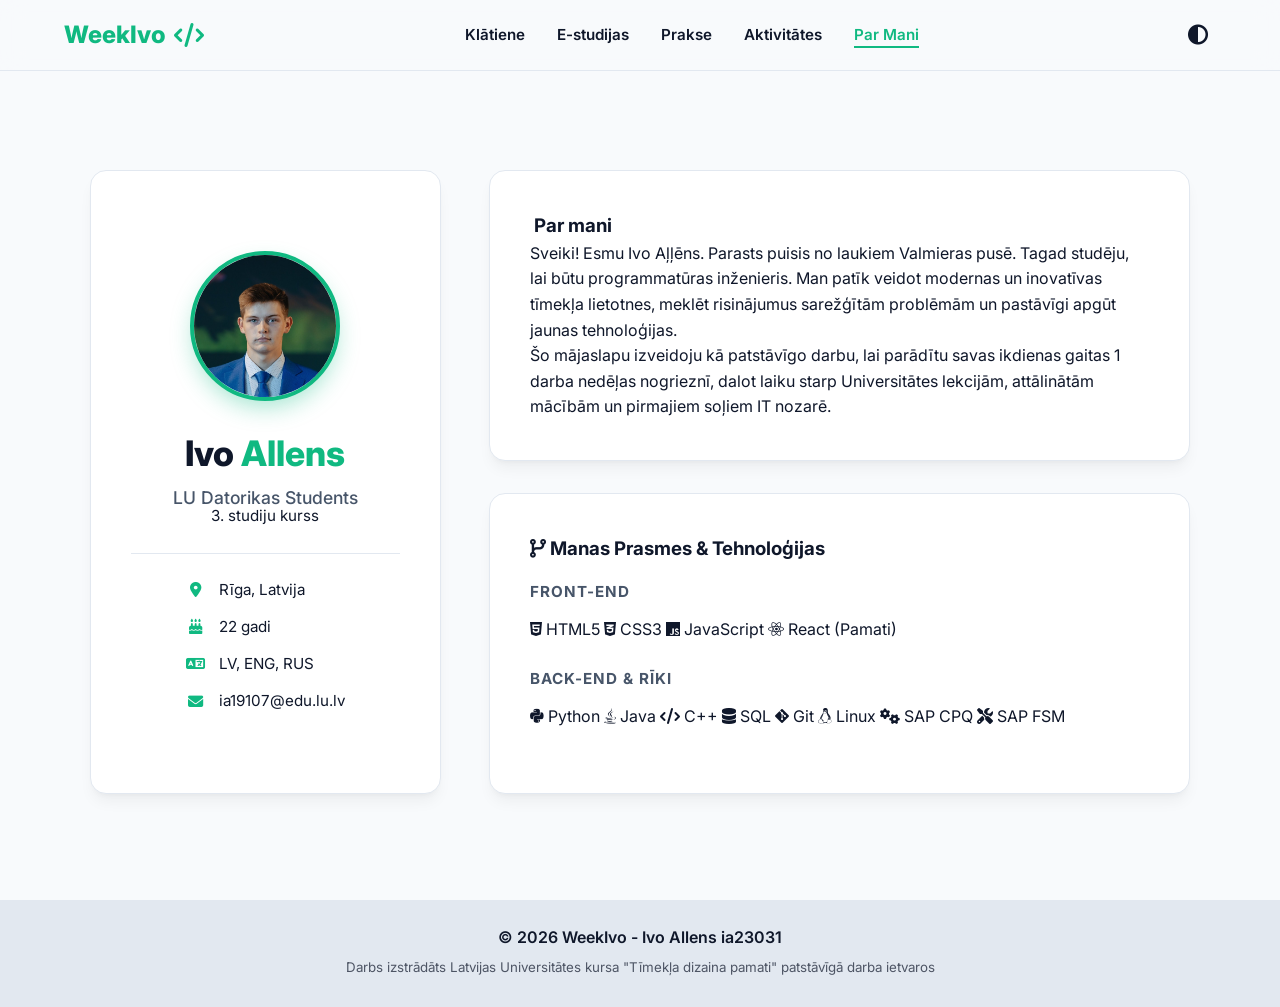
==== commit b0cbf27f: "telefona ekrāna labojumi - profila bilde un hover sekošana banerī!" ====
--- a/par_mani.html
+++ b/par_mani.html
@@ -49,7 +49,8 @@
                 <!-- Kreisā puse: Bilde un pamatinfo -->
                 <div class="profile-sidebar card reveal">
                     <div class="profile-avatar-large">
-                        <img src="assets/ivo.jpg" alt="Ivo Allens profilattēls" class="profile-image">
+                        <img src="./assets/Ivo.jpg" alt="Ivo Allens profilattēls" class="profile-image" loading="eager"
+                             onerror="if(!this.dataset.fallback){this.dataset.fallback='1'; this.src='./assets/Ivo1.jpg';}">
                     </div>
                     <h1 class="profile-name">Ivo <span class="highlight">Allens</span></h1>
                     <h2 class="profile-title">LU Datorikas Students</h2>
--- a/styles.css
+++ b/styles.css
@@ -392,6 +392,12 @@
     /* Ļauj klikšķināt cauri kanvam uz teksta/pogām */
 }
 
+@media (max-width: 899px), (pointer: coarse) {
+    #hero-canvas {
+        display: none;
+    }
+}
+
 .hero-content {
     z-index: 3;
     /* Pārrakstām virs canvas un overlay */
@@ -557,6 +563,7 @@
 }
 
 .profile-image {
+    display: block;
     width: 100%;
     height: 100%;
     object-fit: cover;
@@ -918,6 +925,8 @@
     z-index: 5;
 }
 
+/* (Reading task styles removed) */
+
 .bug-icon {
     position: absolute;
     color: #EF4444;
